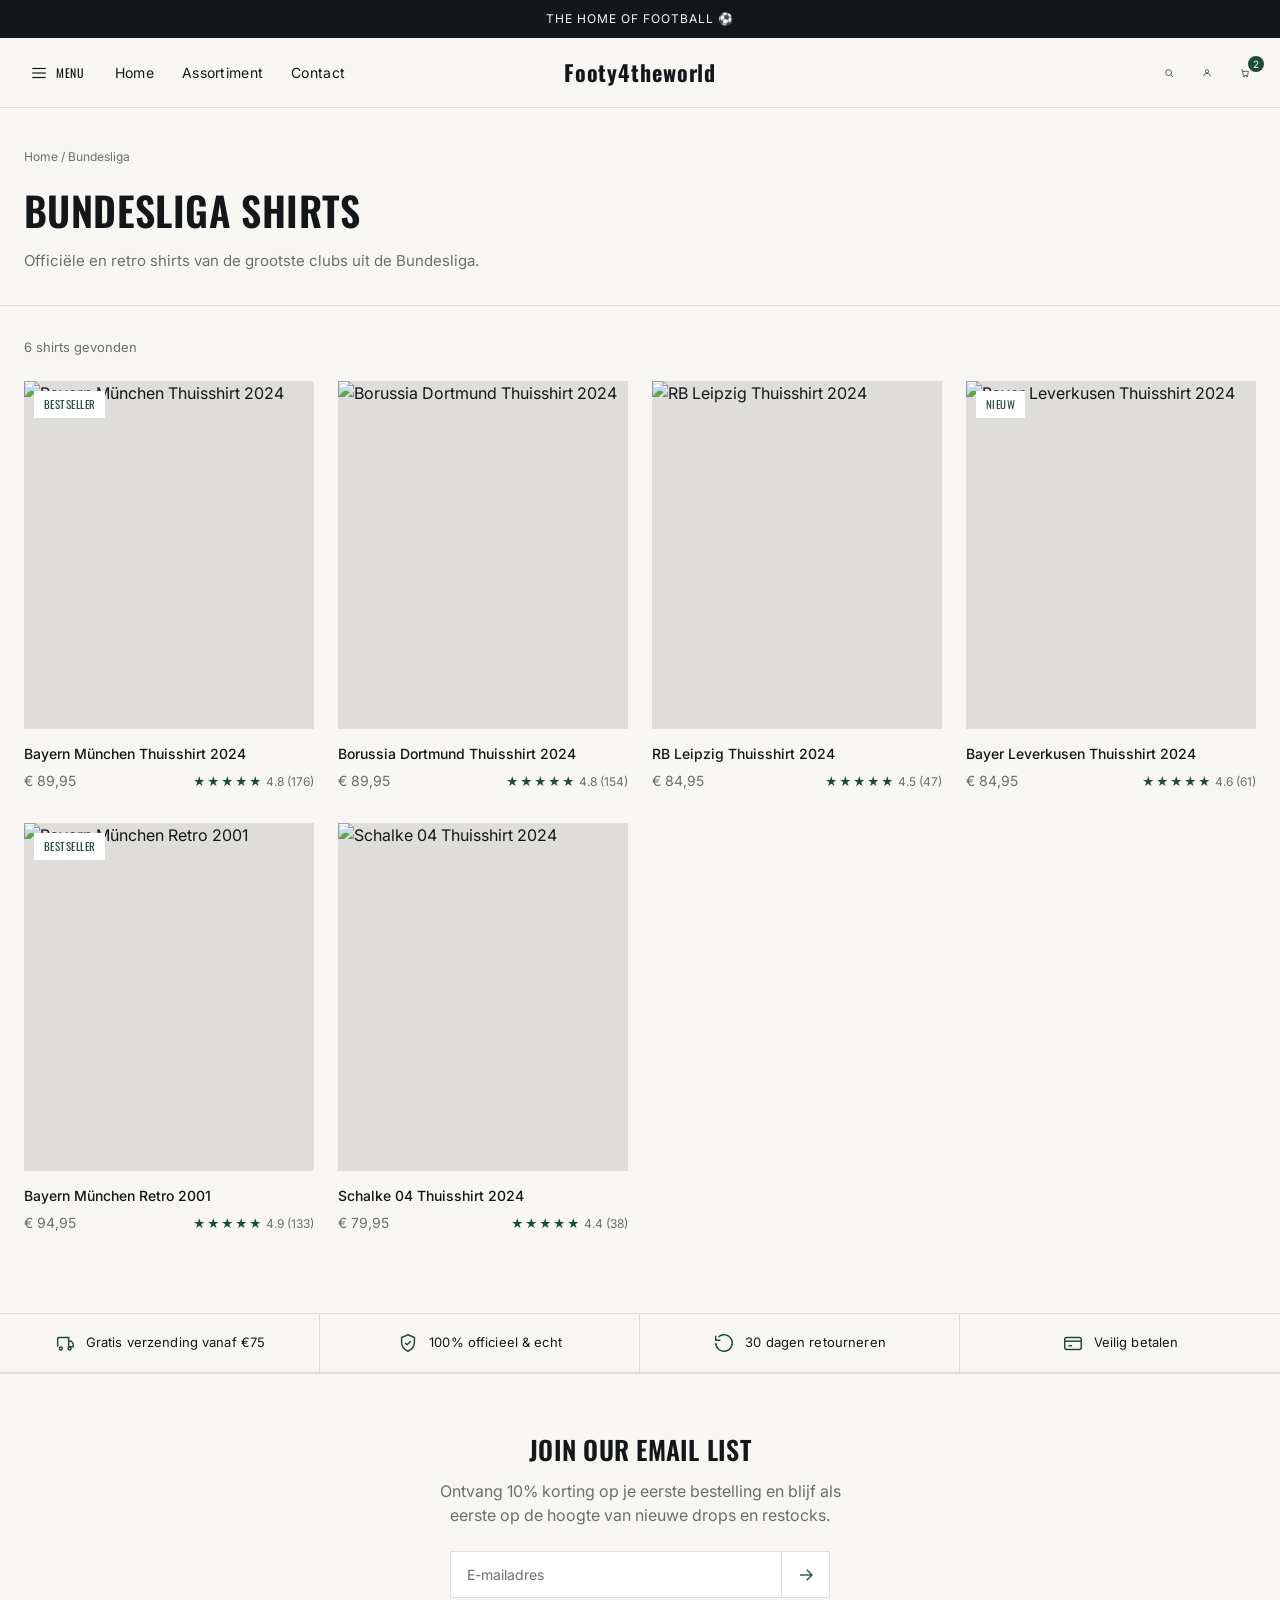
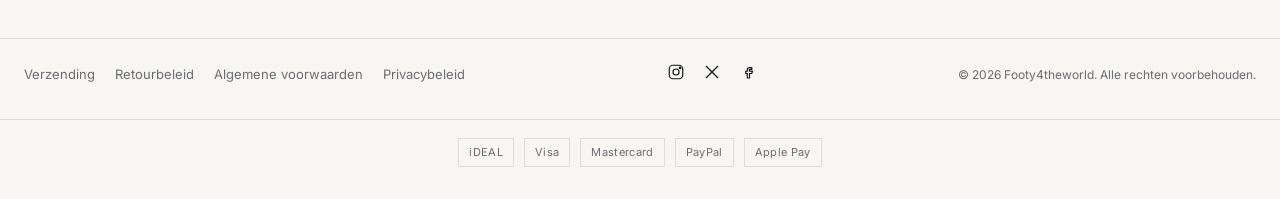
==== bundesliga.html @ d88f22a9 "Add dedicated category pages for each league in the menu Each item in the competities dropdown (Prem" ====
<!doctype html>
<html lang="nl">
<head>
<meta charset="UTF-8" />
<meta name="viewport" content="width=device-width, initial-scale=1.0" />
<meta name="description" content="Officiële en retro shirts van de grootste clubs uit de Bundesliga. Officiële en retro voetbalshirts bij Footy4theworld." />
<title>Bundesliga shirts — Footy4theworld</title>
<link rel="preconnect" href="https://fonts.googleapis.com" />
<link rel="preconnect" href="https://fonts.gstatic.com" crossorigin />
<link href="https://fonts.googleapis.com/css2?family=Oswald:wght@400;500;600;700&family=Inter:wght@400;500;600&display=swap" rel="stylesheet" />
<link rel="stylesheet" href="styles.css" />
</head>
<body>

  <!-- Aankondigingsbalk -->
  <div class="announcement-bar">
    <p>The Home of Football ⚽</p>
  </div>

  <!-- Header -->
  <header class="site-header">
    <div class="header-inner">
      <div class="header-left">
        <div class="menu-wrap">
          <button class="menu-btn" id="menuToggle" aria-haspopup="true" aria-expanded="false" aria-controls="leagueMenu">
            <svg viewBox="0 0 24 24" fill="none" stroke="currentColor" stroke-width="1.6"><line x1="3" y1="6" x2="21" y2="6"/><line x1="3" y1="12" x2="21" y2="12"/><line x1="3" y1="18" x2="21" y2="18"/></svg>
            <span>Menu</span>
          </button>

          <div class="league-menu" id="leagueMenu">
            <p class="league-menu-label">Competities</p>
            <ul>
              <li><a href="premier-league.html">Premier League</a></li>
              <li><a href="ligue-1.html">Ligue 1</a></li>
              <li><a href="serie-a.html">Serie A</a></li>
              <li><a href="laliga.html">LaLiga</a></li>
              <li><a href="bundesliga.html" aria-current="page">Bundesliga</a></li>
              <li><a href="eredivisie.html">Eredivisie</a></li>
              <li><a href="retro.html">Retro</a></li>
            </ul>
          </div>
        </div>

        <nav class="nav nav-left" aria-label="Hoofdnavigatie">
          <a href="index.html">Home</a>
          <a href="index.html#populair">Assortiment</a>
          <a href="index.html#contact">Contact</a>
        </nav>
      </div>

      <a href="index.html" class="logo">Footy4theworld</a>

      <div class="header-icons">
        <button class="icon-btn" aria-label="Zoeken">
          <svg viewBox="0 0 24 24" fill="none" stroke="currentColor" stroke-width="1.6"><circle cx="11" cy="11" r="7"/><line x1="21" y1="21" x2="16.65" y2="16.65"/></svg>
        </button>
        <button class="icon-btn" aria-label="Account">
          <svg viewBox="0 0 24 24" fill="none" stroke="currentColor" stroke-width="1.6"><circle cx="12" cy="8" r="4"/><path d="M4 20c0-4.4 3.6-7 8-7s8 2.6 8 7"/></svg>
        </button>
        <button class="icon-btn" aria-label="Winkelmandje">
          <svg viewBox="0 0 24 24" fill="none" stroke="currentColor" stroke-width="1.6"><path d="M3 4h2l2.4 12.2a2 2 0 0 0 2 1.6h7.2a2 2 0 0 0 2-1.6L20 8H6"/><circle cx="9.5" cy="20.5" r="1.2"/><circle cx="17" cy="20.5" r="1.2"/></svg>
          <span class="cart-count">2</span>
        </button>
      </div>
    </div>
  </header>

  <main>
    <!-- Categorie-header -->
    <section class="category-header">
      <div class="category-header-inner">
        <p class="breadcrumb"><a href="index.html">Home</a> / <span>Bundesliga</span></p>
        <h1>Bundesliga shirts</h1>
        <p class="category-intro">Officiële en retro shirts van de grootste clubs uit de Bundesliga.</p>
      </div>
    </section>

    <!-- Productgrid -->
    <section class="products">
      <p class="results-count">6 shirts gevonden</p>
      <div class="product-grid">
        <article class="product-card">
          <div class="product-image">
            <span class="product-badge">Bestseller</span>
            <a href="#"><img src="https://picsum.photos/seed/bl1/600/720" alt="Bayern München Thuisshirt 2024" loading="lazy" /></a>
            <button class="quick-add" type="button">+ Toevoegen</button>
          </div>
          <h3 class="product-title"><a href="#">Bayern München Thuisshirt 2024</a></h3>
          <div class="product-meta">
            <p class="product-price">€ 89,95</p>
            <p class="product-rating"><span class="stars" aria-hidden="true">★★★★★</span> 4.8 <span class="rating-count">(176)</span></p>
          </div>
        </article>

        <article class="product-card">
          <div class="product-image">
            <a href="#"><img src="https://picsum.photos/seed/bl2/600/720" alt="Borussia Dortmund Thuisshirt 2024" loading="lazy" /></a>
            <button class="quick-add" type="button">+ Toevoegen</button>
          </div>
          <h3 class="product-title"><a href="#">Borussia Dortmund Thuisshirt 2024</a></h3>
          <div class="product-meta">
            <p class="product-price">€ 89,95</p>
            <p class="product-rating"><span class="stars" aria-hidden="true">★★★★★</span> 4.8 <span class="rating-count">(154)</span></p>
          </div>
        </article>

        <article class="product-card">
          <div class="product-image">
            <a href="#"><img src="https://picsum.photos/seed/bl3/600/720" alt="RB Leipzig Thuisshirt 2024" loading="lazy" /></a>
            <button class="quick-add" type="button">+ Toevoegen</button>
          </div>
          <h3 class="product-title"><a href="#">RB Leipzig Thuisshirt 2024</a></h3>
          <div class="product-meta">
            <p class="product-price">€ 84,95</p>
            <p class="product-rating"><span class="stars" aria-hidden="true">★★★★★</span> 4.5 <span class="rating-count">(47)</span></p>
          </div>
        </article>

        <article class="product-card">
          <div class="product-image">
            <span class="product-badge">Nieuw</span>
            <a href="#"><img src="https://picsum.photos/seed/bl4/600/720" alt="Bayer Leverkusen Thuisshirt 2024" loading="lazy" /></a>
            <button class="quick-add" type="button">+ Toevoegen</button>
          </div>
          <h3 class="product-title"><a href="#">Bayer Leverkusen Thuisshirt 2024</a></h3>
          <div class="product-meta">
            <p class="product-price">€ 84,95</p>
            <p class="product-rating"><span class="stars" aria-hidden="true">★★★★★</span> 4.6 <span class="rating-count">(61)</span></p>
          </div>
        </article>

        <article class="product-card">
          <div class="product-image">
            <span class="product-badge">Bestseller</span>
            <a href="#"><img src="https://picsum.photos/seed/bl5/600/720" alt="Bayern München Retro 2001" loading="lazy" /></a>
            <button class="quick-add" type="button">+ Toevoegen</button>
          </div>
          <h3 class="product-title"><a href="#">Bayern München Retro 2001</a></h3>
          <div class="product-meta">
            <p class="product-price">€ 94,95</p>
            <p class="product-rating"><span class="stars" aria-hidden="true">★★★★★</span> 4.9 <span class="rating-count">(133)</span></p>
          </div>
        </article>

        <article class="product-card">
          <div class="product-image">
            <a href="#"><img src="https://picsum.photos/seed/bl6/600/720" alt="Schalke 04 Thuisshirt 2024" loading="lazy" /></a>
            <button class="quick-add" type="button">+ Toevoegen</button>
          </div>
          <h3 class="product-title"><a href="#">Schalke 04 Thuisshirt 2024</a></h3>
          <div class="product-meta">
            <p class="product-price">€ 79,95</p>
            <p class="product-rating"><span class="stars" aria-hidden="true">★★★★★</span> 4.4 <span class="rating-count">(38)</span></p>
          </div>
        </article>
      </div>
    </section>
  </main>

  <!-- Vertrouwen / USP's -->
  <section class="usp-bar" aria-label="Waarom Footy4theworld">
    <ul>
      <li>
        <svg viewBox="0 0 24 24" fill="none" stroke="currentColor" stroke-width="1.6"><path d="M4 16V7a1 1 0 0 1 1-1h11v10"/><path d="M16 10h3l2 3v3h-5"/><circle cx="7.5" cy="18" r="1.6"/><circle cx="17" cy="18" r="1.6"/></svg>
        <span>Gratis verzending vanaf €75</span>
      </li>
      <li>
        <svg viewBox="0 0 24 24" fill="none" stroke="currentColor" stroke-width="1.6"><path d="M12 3l7 3v5c0 4.6-3 8.3-7 10-4-1.7-7-5.4-7-10V6l7-3Z"/><path d="M9 12l2 2 4-4"/></svg>
        <span>100% officieel &amp; echt</span>
      </li>
      <li>
        <svg viewBox="0 0 24 24" fill="none" stroke="currentColor" stroke-width="1.6"><path d="M3 12a9 9 0 1 0 3-6.7"/><path d="M3 4v5h5"/></svg>
        <span>30 dagen retourneren</span>
      </li>
      <li>
        <svg viewBox="0 0 24 24" fill="none" stroke="currentColor" stroke-width="1.6"><rect x="3" y="6" width="18" height="13" rx="2"/><path d="M3 10h18"/><path d="M7 15h4"/></svg>
        <span>Veilig betalen</span>
      </li>
    </ul>
  </section>

  <!-- Footer -->
  <footer class="site-footer">
    <div class="footer-newsletter">
      <h2>Join our email list</h2>
      <p>Ontvang 10% korting op je eerste bestelling en blijf als eerste op de hoogte van nieuwe drops en restocks.</p>
      <form class="newsletter-form" onsubmit="return false;">
        <label for="newsletter-email" class="visually-hidden">E-mailadres</label>
        <input id="newsletter-email" type="email" placeholder="E-mailadres" required />
        <button type="submit" aria-label="Aanmelden">
          <svg viewBox="0 0 24 24" fill="none" stroke="currentColor" stroke-width="1.8"><line x1="4" y1="12" x2="20" y2="12"/><polyline points="13 5 20 12 13 19"/></svg>
        </button>
      </form>
    </div>

    <div class="footer-bottom">
      <div class="footer-links">
        <a href="#">Verzending</a>
        <a href="#">Retourbeleid</a>
        <a href="#">Algemene voorwaarden</a>
        <a href="#">Privacybeleid</a>
      </div>

      <div class="footer-social">
        <a href="#" aria-label="Instagram">
          <svg viewBox="0 0 24 24" fill="none" stroke="currentColor" stroke-width="1.6"><rect x="3" y="3" width="18" height="18" rx="5"/><circle cx="12" cy="12" r="4"/><circle cx="17.5" cy="6.5" r="1"/></svg>
        </a>
        <a href="#" aria-label="X / Twitter">
          <svg viewBox="0 0 24 24" fill="none" stroke="currentColor" stroke-width="1.6"><line x1="4" y1="4" x2="20" y2="20"/><line x1="20" y1="4" x2="4" y2="20"/></svg>
        </a>
        <a href="#" aria-label="Facebook">
          <svg viewBox="0 0 24 24" fill="none" stroke="currentColor" stroke-width="1.6"><path d="M14 9h3V6h-3a3 3 0 0 0-3 3v2H9v3h2v6h3v-6h3l1-3h-4V9a1 1 0 0 1 1-1Z"/></svg>
        </a>
      </div>

      <p class="footer-copy">© 2026 Footy4theworld. Alle rechten voorbehouden.</p>
    </div>

    <div class="footer-payments">
      <span>iDEAL</span>
      <span>Visa</span>
      <span>Mastercard</span>
      <span>PayPal</span>
      <span>Apple Pay</span>
    </div>
  </footer>

  <script src="script.js"></script>
</body>
</html>
---- styles.css ----
/* ==========================================================================
   Footy4theworld — mockup styles
   ========================================================================== */

:root {
  --color-bg: #F7F6F3;
  --color-text: #14171A;
  --color-text-muted: #6B6E70;
  --color-line: #DEDDD9;
  --color-accent: #1E4B3A;
  --color-accent-hover: #163a2c;
  --color-surface: #FFFFFF;

  --font-heading: "Oswald", sans-serif;
  --font-body: "Inter", sans-serif;

  --max-width: 1280px;
  --gutter: 24px;
}

* {
  box-sizing: border-box;
}

html {
  scroll-behavior: smooth;
}

body {
  margin: 0;
  background: var(--color-bg);
  color: var(--color-text);
  font-family: var(--font-body);
  font-size: 16px;
  line-height: 1.5;
  -webkit-font-smoothing: antialiased;
}

h1, h2, h3 {
  font-family: var(--font-heading);
  font-weight: 600;
  text-transform: uppercase;
  letter-spacing: 0.01em;
  margin: 0;
}

p {
  margin: 0;
  color: var(--color-text-muted);
}

a {
  color: inherit;
  text-decoration: none;
}

img {
  max-width: 100%;
  display: block;
}

button {
  font-family: var(--font-body);
  cursor: pointer;
  background: none;
  border: none;
  color: inherit;
}

.visually-hidden {
  position: absolute;
  width: 1px;
  height: 1px;
  padding: 0;
  margin: -1px;
  overflow: hidden;
  clip: rect(0, 0, 0, 0);
  white-space: nowrap;
  border: 0;
}

/* ==========================================================================
   Announcement bar
   ========================================================================== */

.announcement-bar {
  background: var(--color-text);
  color: var(--color-bg);
}

.announcement-bar p {
  margin: 0;
  color: var(--color-bg);
  text-align: center;
  font-size: 12px;
  letter-spacing: 0.08em;
  text-transform: uppercase;
  padding: 10px var(--gutter);
}

/* ==========================================================================
   Header
   ========================================================================== */

.site-header {
  border-bottom: 1px solid var(--color-line);
  background: var(--color-bg);
  position: sticky;
  top: 0;
  z-index: 50;
}

.header-inner {
  max-width: var(--max-width);
  margin: 0 auto;
  padding: 18px var(--gutter);
  display: grid;
  grid-template-columns: 1fr auto;
  grid-template-areas:
    "logo logo"
    "left icons";
  align-items: center;
  gap: 12px 16px;
}

.header-left {
  grid-area: left;
  justify-self: start;
  display: flex;
  align-items: center;
  gap: 24px;
}

.logo {
  grid-area: logo;
  text-align: center;
  font-family: var(--font-heading);
  font-weight: 700;
  font-size: 20px;
  letter-spacing: 0.04em;
  white-space: nowrap;
}

.nav {
  display: none;
  gap: 28px;
}

.header-icons {
  grid-area: icons;
  justify-self: end;
  display: flex;
  gap: 16px;
}

.icon-btn {
  position: relative;
  width: 22px;
  height: 22px;
  display: inline-flex;
  align-items: center;
  justify-content: center;
}

.icon-btn svg {
  width: 20px;
  height: 20px;
}

.cart-count {
  position: absolute;
  top: -6px;
  right: -8px;
  background: var(--color-accent);
  color: #fff;
  font-size: 10px;
  line-height: 1;
  width: 16px;
  height: 16px;
  border-radius: 50%;
  display: flex;
  align-items: center;
  justify-content: center;
}

@media (min-width: 860px) {
  .header-inner {
    grid-template-columns: 1fr auto 1fr;
    grid-template-areas: "left logo icons";
  }
  .logo {
    font-size: 22px;
  }
  .nav {
    display: flex;
  }
  .nav a {
    font-size: 14px;
    letter-spacing: 0.02em;
    color: var(--color-text);
    transition: color 0.15s ease;
  }
  .nav a:hover {
    color: var(--color-accent);
  }
}

/* ==========================================================================
   Menu button + league dropdown
   ========================================================================== */

.menu-wrap {
  position: relative;
}

.menu-btn {
  display: flex;
  align-items: center;
  gap: 8px;
  font-family: var(--font-heading);
  font-size: 12px;
  letter-spacing: 0.06em;
  text-transform: uppercase;
  color: var(--color-text);
  transition: color 0.15s ease;
}

.menu-btn:hover,
.menu-btn[aria-expanded="true"] {
  color: var(--color-accent);
}

.menu-btn svg {
  width: 18px;
  height: 18px;
}

.league-menu {
  display: none;
  position: absolute;
  top: calc(100% + 14px);
  left: 0;
  min-width: 210px;
  background: var(--color-surface);
  border: 1px solid var(--color-line);
  padding: 18px;
  z-index: 60;
}

.league-menu.open {
  display: block;
}

.league-menu-label {
  font-size: 11px;
  text-transform: uppercase;
  letter-spacing: 0.08em;
  color: var(--color-text-muted);
  margin-bottom: 10px;
}

.league-menu ul {
  list-style: none;
  margin: 0;
  padding: 0;
  display: flex;
  flex-direction: column;
}

.league-menu a {
  display: block;
  padding: 9px 8px;
  margin: 0 -8px;
  font-size: 14px;
  border-radius: 2px;
  transition: background 0.15s ease, color 0.15s ease;
}

.league-menu a:hover {
  background: var(--color-bg);
  color: var(--color-accent);
}

.league-menu a[aria-current="page"] {
  color: var(--color-accent);
  font-weight: 500;
}

/* ==========================================================================
   Category page header
   ========================================================================== */

.category-header {
  border-bottom: 1px solid var(--color-line);
  padding: 40px var(--gutter) 32px;
}

.category-header-inner {
  max-width: var(--max-width);
  margin: 0 auto;
}

.breadcrumb {
  font-size: 12px;
  color: var(--color-text-muted);
  margin-bottom: 14px;
}

.breadcrumb a:hover {
  color: var(--color-accent);
}

.category-header h1 {
  font-size: clamp(28px, 5vw, 40px);
  margin-bottom: 10px;
}

.category-header p.category-intro {
  max-width: 560px;
  font-size: 15px;
}

.results-count {
  font-size: 13px;
  color: var(--color-text-muted);
  margin-bottom: 24px;
}

/* ==========================================================================
   Buttons
   ========================================================================== */

.btn {
  display: inline-block;
  padding: 14px 30px;
  font-family: var(--font-heading);
  font-size: 14px;
  letter-spacing: 0.04em;
  text-transform: uppercase;
  border-radius: 2px;
  transition: background 0.15s ease;
}

.btn-primary {
  background: var(--color-accent);
  color: #fff;
}

.btn-primary:hover {
  background: var(--color-accent-hover);
}

/* ==========================================================================
   Hero
   ========================================================================== */

.hero {
  max-width: var(--max-width);
  margin: 0 auto;
  padding: 48px var(--gutter);
  display: grid;
  grid-template-columns: 1fr;
  gap: 40px;
  align-items: center;
}


.hero-media {
  order: -1;
}

.hero-slideshow {
  position: relative;
  width: 100%;
  aspect-ratio: 4 / 5;
  overflow: hidden;
  background: var(--color-line);
}

.hero-slideshow .slide {
  position: absolute;
  inset: 0;
  width: 100%;
  height: 100%;
  object-fit: cover;
  opacity: 0;
  transition: opacity 1.2s ease;
}

.hero-slideshow .slide.active {
  opacity: 1;
}

@media (min-width: 860px) {
  .hero {
    grid-template-columns: 5fr 6fr;
    gap: 56px;
    padding-top: 72px;
    padding-bottom: 72px;
  }
  .hero-media {
    order: 0;
  }
}

/* ==========================================================================
   USP bar
   ========================================================================== */

.usp-bar {
  border-top: 1px solid var(--color-line);
  border-bottom: 1px solid var(--color-line);
}

.usp-bar ul {
  list-style: none;
  margin: 0;
  padding: 0;
  max-width: var(--max-width);
  margin: 0 auto;
  display: grid;
  grid-template-columns: repeat(2, 1fr);
}

.usp-bar li {
  display: flex;
  align-items: center;
  gap: 10px;
  padding: 18px var(--gutter);
  font-size: 13px;
  letter-spacing: 0.01em;
  color: var(--color-text);
  border-bottom: 1px solid var(--color-line);
}

.usp-bar li:nth-child(odd) {
  border-right: 1px solid var(--color-line);
}

.usp-bar li:nth-last-child(-n+1),
.usp-bar li:nth-last-child(-n+2) {
  border-bottom: none;
}

.usp-bar svg {
  width: 22px;
  height: 22px;
  flex-shrink: 0;
  color: var(--color-accent);
}

@media (min-width: 860px) {
  .usp-bar ul {
    grid-template-columns: repeat(4, 1fr);
  }
  .usp-bar li {
    justify-content: center;
    text-align: left;
    border-bottom: none;
  }
  .usp-bar li:not(:last-child) {
    border-right: 1px solid var(--color-line);
  }
}

/* ==========================================================================
   Products
   ========================================================================== */

.products {
  max-width: var(--max-width);
  margin: 0 auto;
  padding: 32px var(--gutter) 80px;
}

.section-heading {
  border-top: 1px solid var(--color-line);
  padding-top: 32px;
  margin-bottom: 32px;
}

.section-heading h2 {
  font-size: 28px;
  margin-bottom: 6px;
}

.product-grid {
  display: grid;
  grid-template-columns: repeat(2, 1fr);
  gap: 20px 20px;
}

@media (min-width: 640px) {
  .product-grid {
    gap: 32px 24px;
  }
}

@media (min-width: 960px) {
  .product-grid {
    grid-template-columns: repeat(4, 1fr);
  }
}

.product-card {
  display: flex;
  flex-direction: column;
}

.product-image {
  position: relative;
  aspect-ratio: 5 / 6;
  overflow: hidden;
  background: var(--color-line);
  margin-bottom: 14px;
}

.product-image a {
  display: block;
  width: 100%;
  height: 100%;
}

.product-image img {
  width: 100%;
  height: 100%;
  object-fit: cover;
  transition: transform 0.4s ease;
}

.product-image:hover img {
  transform: scale(1.03);
}

.product-badge {
  position: absolute;
  top: 10px;
  left: 10px;
  z-index: 2;
  background: var(--color-surface);
  color: var(--color-accent);
  font-family: var(--font-heading);
  font-size: 11px;
  letter-spacing: 0.04em;
  text-transform: uppercase;
  padding: 5px 10px;
}

.quick-add {
  position: absolute;
  left: 0;
  right: 0;
  bottom: 0;
  z-index: 2;
  background: var(--color-text);
  color: #fff;
  font-family: var(--font-heading);
  font-size: 12px;
  letter-spacing: 0.05em;
  text-transform: uppercase;
  padding: 11px;
  opacity: 0;
  transform: translateY(100%);
  transition: opacity 0.2s ease, transform 0.2s ease, background 0.15s ease;
}

.product-image:hover .quick-add,
.product-image:focus-within .quick-add {
  opacity: 1;
  transform: translateY(0);
}

.quick-add:hover {
  background: var(--color-accent);
}

.product-title {
  font-family: var(--font-body);
  font-weight: 500;
  text-transform: none;
  font-size: 14px;
  letter-spacing: 0;
  margin-bottom: 6px;
}

.product-title a:hover {
  color: var(--color-accent);
}

.product-meta {
  display: flex;
  flex-direction: column;
  align-items: flex-start;
  gap: 4px;
}

@media (min-width: 640px) {
  .product-meta {
    flex-direction: row;
    align-items: baseline;
    justify-content: space-between;
    gap: 8px;
  }
}

.product-price {
  font-size: 14px;
  color: var(--color-text-muted);
}

.product-rating {
  font-size: 12px;
  color: var(--color-text-muted);
  white-space: nowrap;
}

.product-rating .stars {
  color: var(--color-accent);
  letter-spacing: 1px;
}

/* ==========================================================================
   Reviews
   ========================================================================== */

.reviews {
  max-width: var(--max-width);
  margin: 0 auto;
  padding: 0 var(--gutter) 80px;
}

.review-grid {
  display: grid;
  grid-template-columns: 1fr;
  gap: 24px;
}

.review-card {
  border: 1px solid var(--color-line);
  padding: 28px 24px;
}

.review-card .stars {
  color: var(--color-accent);
  letter-spacing: 2px;
  font-size: 14px;
  margin-bottom: 14px;
}

.review-text {
  color: var(--color-text);
  font-size: 15px;
  line-height: 1.6;
  margin-bottom: 16px;
}

.review-author {
  font-size: 13px;
  color: var(--color-text-muted);
}

@media (min-width: 860px) {
  .review-grid {
    grid-template-columns: repeat(3, 1fr);
  }
}

/* ==========================================================================
   Footer
   ========================================================================== */

.site-footer {
  border-top: 1px solid var(--color-line);
  background: var(--color-bg);
}

.footer-newsletter {
  max-width: var(--max-width);
  margin: 0 auto;
  padding: 56px var(--gutter) 40px;
  text-align: center;
}

.footer-newsletter h2 {
  font-size: 26px;
  margin-bottom: 10px;
}

.footer-newsletter > p {
  margin-bottom: 24px;
  max-width: 420px;
  margin-left: auto;
  margin-right: auto;
}

.newsletter-form {
  display: flex;
  max-width: 380px;
  margin: 0 auto;
  border: 1px solid var(--color-line);
  background: var(--color-surface);
}

.newsletter-form input {
  flex: 1;
  border: none;
  background: transparent;
  padding: 14px 16px;
  font-family: var(--font-body);
  font-size: 14px;
  color: var(--color-text);
  outline: none;
}

.newsletter-form input::placeholder {
  color: var(--color-text-muted);
}

.newsletter-form button {
  width: 48px;
  display: flex;
  align-items: center;
  justify-content: center;
  color: var(--color-accent);
  border-left: 1px solid var(--color-line);
}

.newsletter-form button:hover {
  background: var(--color-line);
}

.newsletter-form button svg {
  width: 18px;
  height: 18px;
}

.footer-bottom {
  border-top: 1px solid var(--color-line);
  max-width: var(--max-width);
  margin: 0 auto;
  padding: 24px var(--gutter) 32px;
  display: flex;
  flex-direction: column;
  gap: 20px;
  align-items: center;
  text-align: center;
}

.footer-links {
  display: flex;
  flex-wrap: wrap;
  justify-content: center;
  gap: 8px 20px;
  font-size: 13px;
  color: var(--color-text-muted);
}

.footer-links a:hover {
  color: var(--color-accent);
}

.footer-social {
  display: flex;
  gap: 18px;
}

.footer-social svg {
  width: 18px;
  height: 18px;
}

.footer-social a:hover {
  color: var(--color-accent);
}

.footer-copy {
  font-size: 12px;
  color: var(--color-text-muted);
}

@media (min-width: 640px) {
  .footer-bottom {
    flex-direction: row;
    justify-content: space-between;
    text-align: left;
  }
}

.footer-payments {
  border-top: 1px solid var(--color-line);
  max-width: var(--max-width);
  margin: 0 auto;
  padding: 18px var(--gutter) 32px;
  display: flex;
  flex-wrap: wrap;
  justify-content: center;
  gap: 10px;
}

.footer-payments span {
  border: 1px solid var(--color-line);
  padding: 5px 10px;
  font-size: 11px;
  letter-spacing: 0.03em;
  color: var(--color-text-muted);
}
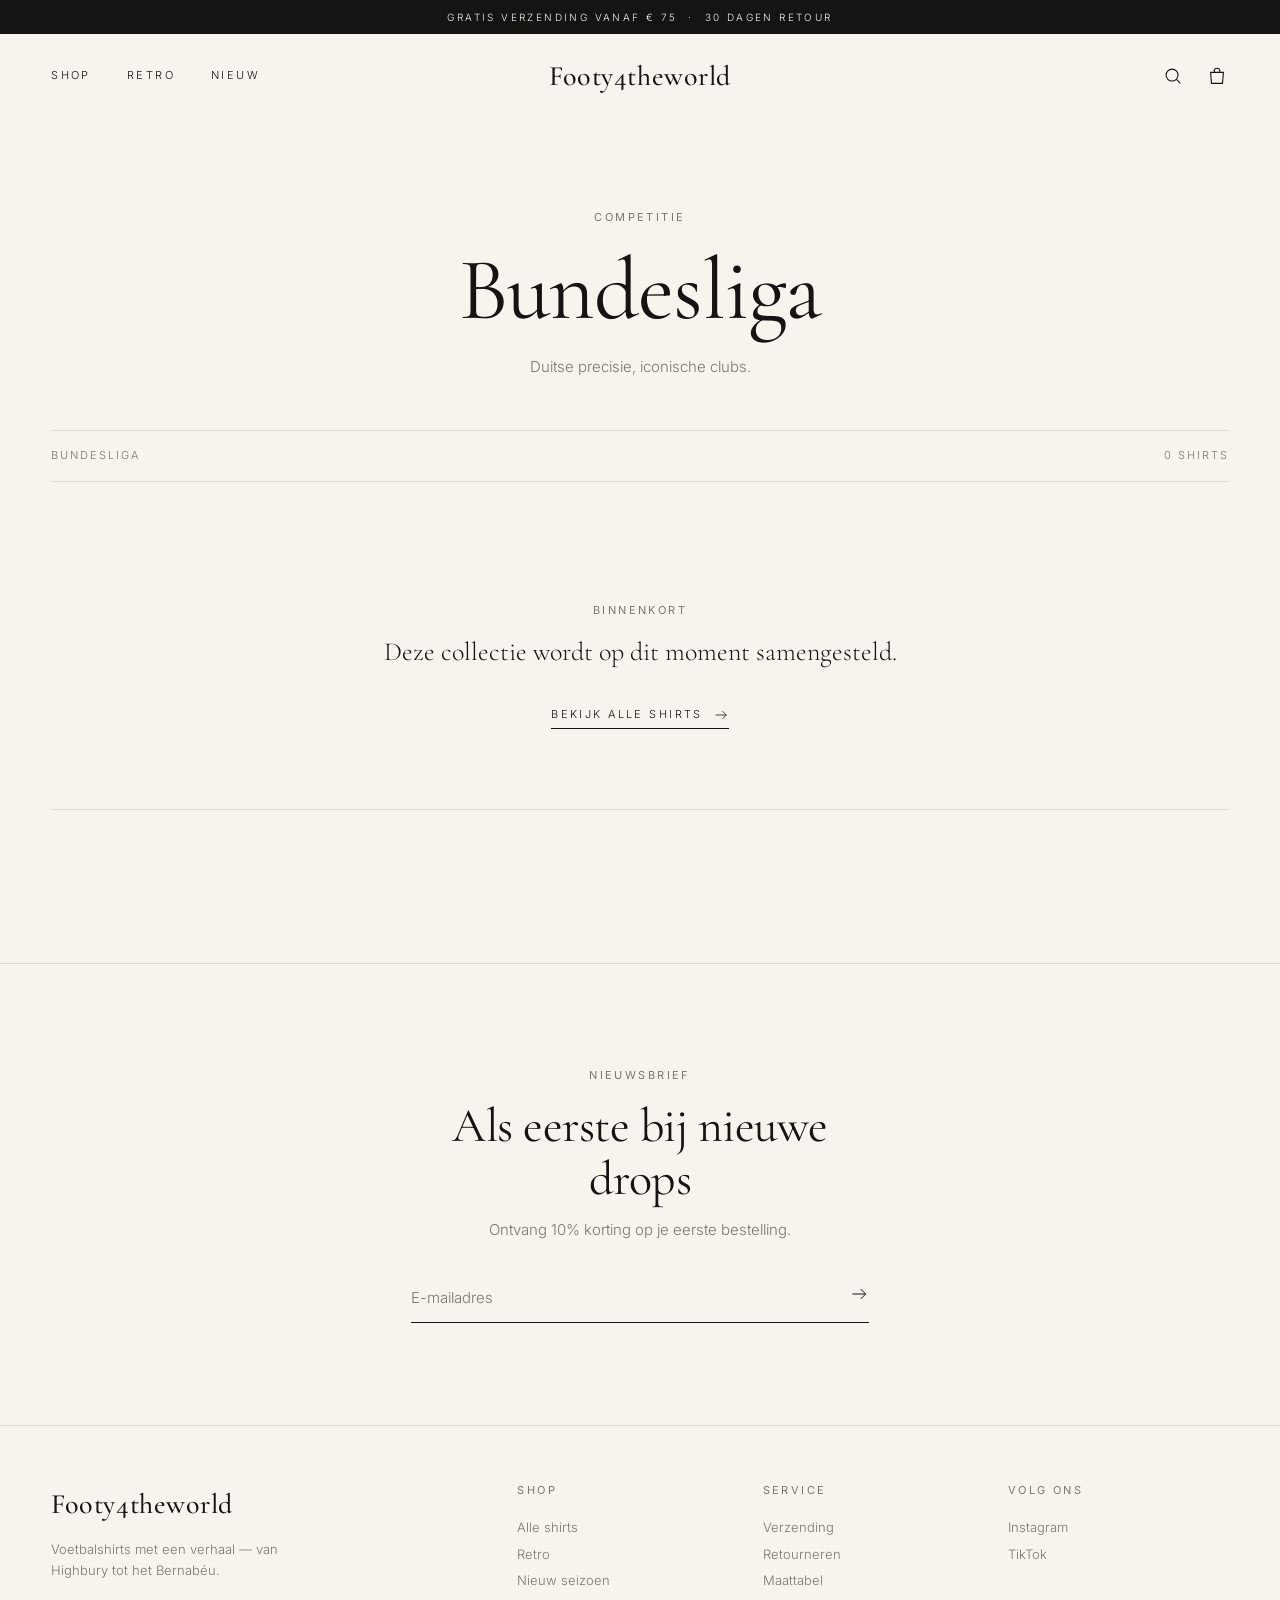
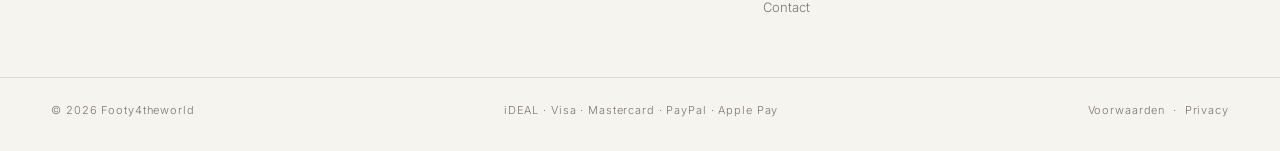
==== commit e098a3a0: "Redesign webshop to minimal luxury style with new product catalogue - Ivory/ink palette, Cormorant G" ====
--- a/bundesliga.html
+++ b/bundesliga.html
@@ -3,228 +3,28 @@
 <head>
 <meta charset="UTF-8" />
 <meta name="viewport" content="width=device-width, initial-scale=1.0" />
-<meta name="description" content="Officiële en retro shirts van de grootste clubs uit de Bundesliga. Officiële en retro voetbalshirts bij Footy4theworld." />
+<meta name="description" content="Bundesliga voetbalshirts bij Footy4theworld. Duitse precisie, iconische clubs." />
 <title>Bundesliga shirts — Footy4theworld</title>
 <link rel="preconnect" href="https://fonts.googleapis.com" />
 <link rel="preconnect" href="https://fonts.gstatic.com" crossorigin />
-<link href="https://fonts.googleapis.com/css2?family=Oswald:wght@400;500;600;700&family=Inter:wght@400;500;600&display=swap" rel="stylesheet" />
+<link href="https://fonts.googleapis.com/css2?family=Cormorant+Garamond:ital,wght@0,400;0,500;1,400&family=Inter:wght@300;400&display=swap" rel="stylesheet" />
 <link rel="stylesheet" href="styles.css" />
+<script src="js/products.js" defer></script>
+<script src="js/app.js" defer></script>
 </head>
-<body>
+<body data-page="bundesliga">
+  <header id="site-header"></header>
 
-  <!-- Aankondigingsbalk -->
-  <div class="announcement-bar">
-    <p>The Home of Football ⚽</p>
-  </div>
-
-  <!-- Header -->
-  <header class="site-header">
-    <div class="header-inner">
-      <div class="header-left">
-        <div class="menu-wrap">
-          <button class="menu-btn" id="menuToggle" aria-haspopup="true" aria-expanded="false" aria-controls="leagueMenu">
-            <svg viewBox="0 0 24 24" fill="none" stroke="currentColor" stroke-width="1.6"><line x1="3" y1="6" x2="21" y2="6"/><line x1="3" y1="12" x2="21" y2="12"/><line x1="3" y1="18" x2="21" y2="18"/></svg>
-            <span>Menu</span>
-          </button>
-
-          <div class="league-menu" id="leagueMenu">
-            <p class="league-menu-label">Competities</p>
-            <ul>
-              <li><a href="premier-league.html">Premier League</a></li>
-              <li><a href="ligue-1.html">Ligue 1</a></li>
-              <li><a href="serie-a.html">Serie A</a></li>
-              <li><a href="laliga.html">LaLiga</a></li>
-              <li><a href="bundesliga.html" aria-current="page">Bundesliga</a></li>
-              <li><a href="eredivisie.html">Eredivisie</a></li>
-              <li><a href="retro.html">Retro</a></li>
-            </ul>
-          </div>
-        </div>
-
-        <nav class="nav nav-left" aria-label="Hoofdnavigatie">
-          <a href="index.html">Home</a>
-          <a href="index.html#populair">Assortiment</a>
-          <a href="index.html#contact">Contact</a>
-        </nav>
-      </div>
-
-      <a href="index.html" class="logo">Footy4theworld</a>
-
-      <div class="header-icons">
-        <button class="icon-btn" aria-label="Zoeken">
-          <svg viewBox="0 0 24 24" fill="none" stroke="currentColor" stroke-width="1.6"><circle cx="11" cy="11" r="7"/><line x1="21" y1="21" x2="16.65" y2="16.65"/></svg>
-        </button>
-        <button class="icon-btn" aria-label="Account">
-          <svg viewBox="0 0 24 24" fill="none" stroke="currentColor" stroke-width="1.6"><circle cx="12" cy="8" r="4"/><path d="M4 20c0-4.4 3.6-7 8-7s8 2.6 8 7"/></svg>
-        </button>
-        <button class="icon-btn" aria-label="Winkelmandje">
-          <svg viewBox="0 0 24 24" fill="none" stroke="currentColor" stroke-width="1.6"><path d="M3 4h2l2.4 12.2a2 2 0 0 0 2 1.6h7.2a2 2 0 0 0 2-1.6L20 8H6"/><circle cx="9.5" cy="20.5" r="1.2"/><circle cx="17" cy="20.5" r="1.2"/></svg>
-          <span class="cart-count">2</span>
-        </button>
-      </div>
-    </div>
-  </header>
-
-  <main>
-    <!-- Categorie-header -->
-    <section class="category-header">
-      <div class="category-header-inner">
-        <p class="breadcrumb"><a href="index.html">Home</a> / <span>Bundesliga</span></p>
-        <h1>Bundesliga shirts</h1>
-        <p class="category-intro">Officiële en retro shirts van de grootste clubs uit de Bundesliga.</p>
-      </div>
+  <main class="container">
+    <section class="page-head">
+      <p class="eyebrow">Competitie</p>
+      <h1>Bundesliga</h1>
+      <p class="intro">Duitse precisie, iconische clubs.</p>
     </section>
-
-    <!-- Productgrid -->
-    <section class="products">
-      <p class="results-count">6 shirts gevonden</p>
-      <div class="product-grid">
-        <article class="product-card">
-          <div class="product-image">
-            <span class="product-badge">Bestseller</span>
-            <a href="#"><img src="https://picsum.photos/seed/bl1/600/720" alt="Bayern München Thuisshirt 2024" loading="lazy" /></a>
-            <button class="quick-add" type="button">+ Toevoegen</button>
-          </div>
-          <h3 class="product-title"><a href="#">Bayern München Thuisshirt 2024</a></h3>
-          <div class="product-meta">
-            <p class="product-price">€ 89,95</p>
-            <p class="product-rating"><span class="stars" aria-hidden="true">★★★★★</span> 4.8 <span class="rating-count">(176)</span></p>
-          </div>
-        </article>
-
-        <article class="product-card">
-          <div class="product-image">
-            <a href="#"><img src="https://picsum.photos/seed/bl2/600/720" alt="Borussia Dortmund Thuisshirt 2024" loading="lazy" /></a>
-            <button class="quick-add" type="button">+ Toevoegen</button>
-          </div>
-          <h3 class="product-title"><a href="#">Borussia Dortmund Thuisshirt 2024</a></h3>
-          <div class="product-meta">
-            <p class="product-price">€ 89,95</p>
-            <p class="product-rating"><span class="stars" aria-hidden="true">★★★★★</span> 4.8 <span class="rating-count">(154)</span></p>
-          </div>
-        </article>
-
-        <article class="product-card">
-          <div class="product-image">
-            <a href="#"><img src="https://picsum.photos/seed/bl3/600/720" alt="RB Leipzig Thuisshirt 2024" loading="lazy" /></a>
-            <button class="quick-add" type="button">+ Toevoegen</button>
-          </div>
-          <h3 class="product-title"><a href="#">RB Leipzig Thuisshirt 2024</a></h3>
-          <div class="product-meta">
-            <p class="product-price">€ 84,95</p>
-            <p class="product-rating"><span class="stars" aria-hidden="true">★★★★★</span> 4.5 <span class="rating-count">(47)</span></p>
-          </div>
-        </article>
-
-        <article class="product-card">
-          <div class="product-image">
-            <span class="product-badge">Nieuw</span>
-            <a href="#"><img src="https://picsum.photos/seed/bl4/600/720" alt="Bayer Leverkusen Thuisshirt 2024" loading="lazy" /></a>
-            <button class="quick-add" type="button">+ Toevoegen</button>
-          </div>
-          <h3 class="product-title"><a href="#">Bayer Leverkusen Thuisshirt 2024</a></h3>
-          <div class="product-meta">
-            <p class="product-price">€ 84,95</p>
-            <p class="product-rating"><span class="stars" aria-hidden="true">★★★★★</span> 4.6 <span class="rating-count">(61)</span></p>
-          </div>
-        </article>
-
-        <article class="product-card">
-          <div class="product-image">
-            <span class="product-badge">Bestseller</span>
-            <a href="#"><img src="https://picsum.photos/seed/bl5/600/720" alt="Bayern München Retro 2001" loading="lazy" /></a>
-            <button class="quick-add" type="button">+ Toevoegen</button>
-          </div>
-          <h3 class="product-title"><a href="#">Bayern München Retro 2001</a></h3>
-          <div class="product-meta">
-            <p class="product-price">€ 94,95</p>
-            <p class="product-rating"><span class="stars" aria-hidden="true">★★★★★</span> 4.9 <span class="rating-count">(133)</span></p>
-          </div>
-        </article>
-
-        <article class="product-card">
-          <div class="product-image">
-            <a href="#"><img src="https://picsum.photos/seed/bl6/600/720" alt="Schalke 04 Thuisshirt 2024" loading="lazy" /></a>
-            <button class="quick-add" type="button">+ Toevoegen</button>
-          </div>
-          <h3 class="product-title"><a href="#">Schalke 04 Thuisshirt 2024</a></h3>
-          <div class="product-meta">
-            <p class="product-price">€ 79,95</p>
-            <p class="product-rating"><span class="stars" aria-hidden="true">★★★★★</span> 4.4 <span class="rating-count">(38)</span></p>
-          </div>
-        </article>
-      </div>
-    </section>
+    <div class="toolbar"><span>Bundesliga</span><span data-count-for="grid"></span></div>
+    <div class="product-grid" id="grid" data-products="bundesliga"></div>
   </main>
 
-  <!-- Vertrouwen / USP's -->
-  <section class="usp-bar" aria-label="Waarom Footy4theworld">
-    <ul>
-      <li>
-        <svg viewBox="0 0 24 24" fill="none" stroke="currentColor" stroke-width="1.6"><path d="M4 16V7a1 1 0 0 1 1-1h11v10"/><path d="M16 10h3l2 3v3h-5"/><circle cx="7.5" cy="18" r="1.6"/><circle cx="17" cy="18" r="1.6"/></svg>
-        <span>Gratis verzending vanaf €75</span>
-      </li>
-      <li>
-        <svg viewBox="0 0 24 24" fill="none" stroke="currentColor" stroke-width="1.6"><path d="M12 3l7 3v5c0 4.6-3 8.3-7 10-4-1.7-7-5.4-7-10V6l7-3Z"/><path d="M9 12l2 2 4-4"/></svg>
-        <span>100% officieel &amp; echt</span>
-      </li>
-      <li>
-        <svg viewBox="0 0 24 24" fill="none" stroke="currentColor" stroke-width="1.6"><path d="M3 12a9 9 0 1 0 3-6.7"/><path d="M3 4v5h5"/></svg>
-        <span>30 dagen retourneren</span>
-      </li>
-      <li>
-        <svg viewBox="0 0 24 24" fill="none" stroke="currentColor" stroke-width="1.6"><rect x="3" y="6" width="18" height="13" rx="2"/><path d="M3 10h18"/><path d="M7 15h4"/></svg>
-        <span>Veilig betalen</span>
-      </li>
-    </ul>
-  </section>
-
-  <!-- Footer -->
-  <footer class="site-footer">
-    <div class="footer-newsletter">
-      <h2>Join our email list</h2>
-      <p>Ontvang 10% korting op je eerste bestelling en blijf als eerste op de hoogte van nieuwe drops en restocks.</p>
-      <form class="newsletter-form" onsubmit="return false;">
-        <label for="newsletter-email" class="visually-hidden">E-mailadres</label>
-        <input id="newsletter-email" type="email" placeholder="E-mailadres" required />
-        <button type="submit" aria-label="Aanmelden">
-          <svg viewBox="0 0 24 24" fill="none" stroke="currentColor" stroke-width="1.8"><line x1="4" y1="12" x2="20" y2="12"/><polyline points="13 5 20 12 13 19"/></svg>
-        </button>
-      </form>
-    </div>
-
-    <div class="footer-bottom">
-      <div class="footer-links">
-        <a href="#">Verzending</a>
-        <a href="#">Retourbeleid</a>
-        <a href="#">Algemene voorwaarden</a>
-        <a href="#">Privacybeleid</a>
-      </div>
-
-      <div class="footer-social">
-        <a href="#" aria-label="Instagram">
-          <svg viewBox="0 0 24 24" fill="none" stroke="currentColor" stroke-width="1.6"><rect x="3" y="3" width="18" height="18" rx="5"/><circle cx="12" cy="12" r="4"/><circle cx="17.5" cy="6.5" r="1"/></svg>
-        </a>
-        <a href="#" aria-label="X / Twitter">
-          <svg viewBox="0 0 24 24" fill="none" stroke="currentColor" stroke-width="1.6"><line x1="4" y1="4" x2="20" y2="20"/><line x1="20" y1="4" x2="4" y2="20"/></svg>
-        </a>
-        <a href="#" aria-label="Facebook">
-          <svg viewBox="0 0 24 24" fill="none" stroke="currentColor" stroke-width="1.6"><path d="M14 9h3V6h-3a3 3 0 0 0-3 3v2H9v3h2v6h3v-6h3l1-3h-4V9a1 1 0 0 1 1-1Z"/></svg>
-        </a>
-      </div>
-
-      <p class="footer-copy">© 2026 Footy4theworld. Alle rechten voorbehouden.</p>
-    </div>
-
-    <div class="footer-payments">
-      <span>iDEAL</span>
-      <span>Visa</span>
-      <span>Mastercard</span>
-      <span>PayPal</span>
-      <span>Apple Pay</span>
-    </div>
-  </footer>
-
-  <script src="script.js"></script>
+  <footer id="site-footer"></footer>
 </body>
 </html>
--- a/styles.css
+++ b/styles.css
@@ -1,806 +1,858 @@
 /* ==========================================================================
-   Footy4theworld — mockup styles
+   Footy4theworld — minimalistisch luxe
    ========================================================================== */
 
 :root {
-  --color-bg: #F7F6F3;
-  --color-text: #14171A;
-  --color-text-muted: #6B6E70;
-  --color-line: #DEDDD9;
-  --color-accent: #1E4B3A;
-  --color-accent-hover: #163a2c;
-  --color-surface: #FFFFFF;
-
-  --font-heading: "Oswald", sans-serif;
-  --font-body: "Inter", sans-serif;
-
-  --max-width: 1280px;
-  --gutter: 24px;
-}
-
-* {
-  box-sizing: border-box;
-}
-
-html {
-  scroll-behavior: smooth;
-}
+  --bg: #f6f4ef;
+  --surface: #ecebe6;
+  --ink: #141414;
+  --muted: #7a776f;
+  --line: #dedad1;
+  --white: #fff;
+
+  --serif: "Cormorant Garamond", "Times New Roman", serif;
+  --sans: "Inter", system-ui, sans-serif;
+
+  --max: 1440px;
+  --gutter: clamp(16px, 4vw, 56px);
+  --ease: cubic-bezier(0.22, 0.61, 0.36, 1);
+}
+
+* { box-sizing: border-box; }
+
+html { scroll-behavior: smooth; }
 
 body {
   margin: 0;
-  background: var(--color-bg);
-  color: var(--color-text);
-  font-family: var(--font-body);
-  font-size: 16px;
-  line-height: 1.5;
+  background: var(--bg);
+  color: var(--ink);
+  font-family: var(--sans);
+  font-weight: 300;
+  font-size: 15px;
+  line-height: 1.6;
   -webkit-font-smoothing: antialiased;
-}
+  overflow-x: hidden;
+}
+
+body.no-scroll { overflow: hidden; }
 
 h1, h2, h3 {
-  font-family: var(--font-heading);
-  font-weight: 600;
-  text-transform: uppercase;
-  letter-spacing: 0.01em;
+  font-family: var(--serif);
+  font-weight: 400;
+  line-height: 1.1;
   margin: 0;
-}
-
-p {
-  margin: 0;
-  color: var(--color-text-muted);
-}
-
-a {
+  letter-spacing: -0.01em;
+}
+
+p { margin: 0; }
+a { color: inherit; text-decoration: none; }
+img { display: block; max-width: 100%; }
+ul { list-style: none; margin: 0; padding: 0; }
+
+button {
+  font: inherit;
   color: inherit;
-  text-decoration: none;
-}
-
-img {
-  max-width: 100%;
-  display: block;
-}
-
-button {
-  font-family: var(--font-body);
+  background: none;
+  border: 0;
+  padding: 0;
   cursor: pointer;
-  background: none;
-  border: none;
-  color: inherit;
-}
+}
+
+:focus-visible { outline: 1px solid var(--ink); outline-offset: 3px; }
 
 .visually-hidden {
-  position: absolute;
-  width: 1px;
-  height: 1px;
-  padding: 0;
-  margin: -1px;
-  overflow: hidden;
-  clip: rect(0, 0, 0, 0);
-  white-space: nowrap;
-  border: 0;
-}
-
-/* ==========================================================================
-   Announcement bar
-   ========================================================================== */
-
-.announcement-bar {
-  background: var(--color-text);
-  color: var(--color-bg);
-}
-
-.announcement-bar p {
-  margin: 0;
-  color: var(--color-bg);
-  text-align: center;
-  font-size: 12px;
-  letter-spacing: 0.08em;
-  text-transform: uppercase;
-  padding: 10px var(--gutter);
-}
+  position: absolute; width: 1px; height: 1px; margin: -1px; padding: 0;
+  overflow: hidden; clip: rect(0 0 0 0); white-space: nowrap; border: 0;
+}
+
+.eyebrow {
+  font-family: var(--sans);
+  font-size: 11px;
+  font-weight: 400;
+  letter-spacing: 0.22em;
+  text-transform: uppercase;
+  color: var(--muted);
+}
+
+.container {
+  max-width: var(--max);
+  margin: 0 auto;
+  padding: 0 var(--gutter);
+}
+
+/* Buttons & links ---------------------------------------------------------- */
+
+.btn {
+  display: inline-flex;
+  align-items: center;
+  justify-content: center;
+  gap: 12px;
+  height: 52px;
+  padding: 0 36px;
+  font-size: 11px;
+  font-weight: 400;
+  letter-spacing: 0.22em;
+  text-transform: uppercase;
+  border: 1px solid var(--ink);
+  transition: background 0.3s var(--ease), color 0.3s var(--ease);
+}
+
+.btn-dark { background: var(--ink); color: var(--bg); }
+.btn-dark:hover { background: transparent; color: var(--ink); }
+.btn-light { background: transparent; color: var(--ink); }
+.btn-light:hover { background: var(--ink); color: var(--bg); }
+.btn-block { width: 100%; }
+
+.link-arrow {
+  display: inline-flex;
+  align-items: center;
+  gap: 10px;
+  font-size: 11px;
+  letter-spacing: 0.22em;
+  text-transform: uppercase;
+  padding-bottom: 4px;
+  border-bottom: 1px solid currentColor;
+}
+.link-arrow svg { width: 16px; height: 16px; transition: transform 0.3s var(--ease); }
+.link-arrow:hover svg { transform: translateX(4px); }
 
 /* ==========================================================================
    Header
    ========================================================================== */
 
 .site-header {
-  border-bottom: 1px solid var(--color-line);
-  background: var(--color-bg);
   position: sticky;
   top: 0;
   z-index: 50;
+  background: var(--bg);
+  border-bottom: 1px solid transparent;
+  transition: border-color 0.3s var(--ease);
+}
+.site-header.scrolled { border-bottom-color: var(--line); }
+
+.announcement {
+  background: var(--ink);
+  color: var(--bg);
+  text-align: center;
+  font-size: 10px;
+  letter-spacing: 0.24em;
+  text-transform: uppercase;
+  padding: 9px var(--gutter);
 }
 
 .header-inner {
-  max-width: var(--max-width);
+  max-width: var(--max);
   margin: 0 auto;
-  padding: 18px var(--gutter);
-  display: grid;
-  grid-template-columns: 1fr auto;
-  grid-template-areas:
-    "logo logo"
-    "left icons";
-  align-items: center;
-  gap: 12px 16px;
-}
-
-.header-left {
-  grid-area: left;
+  height: 72px;
+  padding: 0 var(--gutter);
+  display: grid;
+  grid-template-columns: 1fr auto 1fr;
+  align-items: center;
+  gap: 16px;
+}
+
+.menu-btn {
   justify-self: start;
   display: flex;
   align-items: center;
-  gap: 24px;
-}
+  gap: 12px;
+  font-size: 11px;
+  letter-spacing: 0.22em;
+  text-transform: uppercase;
+}
+
+.menu-lines,
+.menu-lines::before {
+  display: block;
+  width: 22px;
+  height: 1px;
+  background: currentColor;
+  position: relative;
+  transition: transform 0.3s var(--ease);
+}
+.menu-lines { margin: 4px 0; }
+.menu-lines::before { content: ""; position: absolute; top: -6px; width: 14px; }
+.menu-btn[aria-expanded="true"] .menu-lines { transform: rotate(45deg); }
+.menu-btn[aria-expanded="true"] .menu-lines::before { transform: translateY(6px) rotate(-90deg); width: 22px; }
+
+.nav { display: none; }
 
 .logo {
-  grid-area: logo;
-  text-align: center;
-  font-family: var(--font-heading);
-  font-weight: 700;
-  font-size: 20px;
-  letter-spacing: 0.04em;
+  grid-column: 2;
+  font-family: var(--serif);
+  font-size: 24px;
+  font-weight: 500;
+  letter-spacing: 0.02em;
   white-space: nowrap;
 }
 
-.nav {
-  display: none;
-  gap: 28px;
-}
-
-.header-icons {
-  grid-area: icons;
+.header-actions {
   justify-self: end;
   display: flex;
-  gap: 16px;
+  gap: 20px;
 }
 
 .icon-btn {
   position: relative;
-  width: 22px;
-  height: 22px;
+  width: 24px;
+  height: 24px;
   display: inline-flex;
   align-items: center;
   justify-content: center;
 }
-
-.icon-btn svg {
-  width: 20px;
-  height: 20px;
-}
+.icon-btn svg { width: 22px; height: 22px; }
 
 .cart-count {
   position: absolute;
-  top: -6px;
+  top: -4px;
   right: -8px;
-  background: var(--color-accent);
-  color: #fff;
-  font-size: 10px;
-  line-height: 1;
-  width: 16px;
+  min-width: 16px;
   height: 16px;
-  border-radius: 50%;
-  display: flex;
-  align-items: center;
-  justify-content: center;
-}
-
-@media (min-width: 860px) {
-  .header-inner {
-    grid-template-columns: 1fr auto 1fr;
-    grid-template-areas: "left logo icons";
-  }
-  .logo {
-    font-size: 22px;
-  }
+  padding: 0 4px;
+  border-radius: 8px;
+  background: var(--ink);
+  color: var(--bg);
+  font-size: 9px;
+  line-height: 16px;
+  text-align: center;
+}
+
+@media (max-width: 520px) {
+  .announce-extra { display: none; }
+  .menu-label { display: none; }
+  .logo { font-size: 20px; }
+}
+
+@media (min-width: 960px) {
+  .header-inner { height: 84px; }
+  .menu-btn { display: none; }
   .nav {
     display: flex;
+    gap: 36px;
+    font-size: 11px;
+    letter-spacing: 0.22em;
+    text-transform: uppercase;
   }
-  .nav a {
-    font-size: 14px;
-    letter-spacing: 0.02em;
-    color: var(--color-text);
-    transition: color 0.15s ease;
+  .nav a { position: relative; padding: 6px 0; }
+  .nav a::after {
+    content: "";
+    position: absolute;
+    left: 0; right: 0; bottom: 0;
+    height: 1px;
+    background: currentColor;
+    transform: scaleX(0);
+    transform-origin: left;
+    transition: transform 0.35s var(--ease);
   }
-  .nav a:hover {
-    color: var(--color-accent);
-  }
-}
-
-/* ==========================================================================
-   Menu button + league dropdown
-   ========================================================================== */
-
-.menu-wrap {
-  position: relative;
-}
-
-.menu-btn {
-  display: flex;
-  align-items: center;
-  gap: 8px;
-  font-family: var(--font-heading);
-  font-size: 12px;
-  letter-spacing: 0.06em;
-  text-transform: uppercase;
-  color: var(--color-text);
-  transition: color 0.15s ease;
-}
-
-.menu-btn:hover,
-.menu-btn[aria-expanded="true"] {
-  color: var(--color-accent);
-}
-
-.menu-btn svg {
-  width: 18px;
-  height: 18px;
-}
-
-.league-menu {
-  display: none;
+  .nav a:hover::after,
+  .nav a[aria-current="page"]::after { transform: scaleX(1); }
+  .logo { font-size: 28px; }
+}
+
+/* Menu & zoekpaneel ------------------------------------------------------- */
+
+.menu-panel,
+.search-panel {
   position: absolute;
-  top: calc(100% + 14px);
   left: 0;
-  min-width: 210px;
-  background: var(--color-surface);
-  border: 1px solid var(--color-line);
-  padding: 18px;
-  z-index: 60;
-}
-
-.league-menu.open {
-  display: block;
-}
-
-.league-menu-label {
-  font-size: 11px;
-  text-transform: uppercase;
-  letter-spacing: 0.08em;
-  color: var(--color-text-muted);
-  margin-bottom: 10px;
-}
-
-.league-menu ul {
-  list-style: none;
-  margin: 0;
-  padding: 0;
-  display: flex;
-  flex-direction: column;
-}
-
-.league-menu a {
-  display: block;
-  padding: 9px 8px;
-  margin: 0 -8px;
-  font-size: 14px;
-  border-radius: 2px;
-  transition: background 0.15s ease, color 0.15s ease;
-}
-
-.league-menu a:hover {
-  background: var(--color-bg);
-  color: var(--color-accent);
-}
-
-.league-menu a[aria-current="page"] {
-  color: var(--color-accent);
-  font-weight: 500;
-}
-
-/* ==========================================================================
-   Category page header
-   ========================================================================== */
-
-.category-header {
-  border-bottom: 1px solid var(--color-line);
-  padding: 40px var(--gutter) 32px;
-}
-
-.category-header-inner {
-  max-width: var(--max-width);
+  right: 0;
+  top: 100%;
+  background: var(--bg);
+  border-top: 1px solid var(--line);
+  border-bottom: 1px solid var(--line);
+  animation: drop 0.35s var(--ease);
+}
+
+@keyframes drop {
+  from { opacity: 0; transform: translateY(-8px); }
+  to { opacity: 1; transform: none; }
+}
+
+.menu-panel-inner {
+  max-width: var(--max);
   margin: 0 auto;
-}
-
-.breadcrumb {
-  font-size: 12px;
-  color: var(--color-text-muted);
-  margin-bottom: 14px;
-}
-
-.breadcrumb a:hover {
-  color: var(--color-accent);
-}
-
-.category-header h1 {
-  font-size: clamp(28px, 5vw, 40px);
-  margin-bottom: 10px;
-}
-
-.category-header p.category-intro {
-  max-width: 560px;
-  font-size: 15px;
-}
-
-.results-count {
+  padding: 32px var(--gutter) 40px;
+  display: grid;
+  grid-template-columns: 1fr 1fr;
+  gap: 32px;
+}
+.menu-panel .eyebrow { margin-bottom: 16px; }
+.menu-panel li a {
+  display: inline-block;
+  padding: 6px 0;
+  font-family: var(--serif);
+  font-size: 24px;
+  transition: opacity 0.2s;
+}
+.menu-panel li a:hover { opacity: 0.55; }
+.menu-panel li a[aria-current="page"] { font-style: italic; }
+
+.search-inner {
+  max-width: 880px;
+  margin: 0 auto;
+  padding: 28px var(--gutter);
+  display: flex;
+  align-items: center;
+  gap: 16px;
+}
+.search-inner input {
+  flex: 1;
+  min-width: 0;
+  border: 0;
+  border-bottom: 1px solid var(--ink);
+  background: transparent;
+  padding: 10px 0;
+  font-family: var(--serif);
+  font-size: clamp(22px, 4vw, 32px);
+  color: var(--ink);
+  outline: none;
+  border-radius: 0;
+}
+.search-inner input::placeholder { color: var(--muted); }
+
+.search-results {
+  max-width: 880px;
+  margin: 0 auto;
+  padding: 0 var(--gutter);
+}
+.search-results:not(:empty) { padding-bottom: 28px; }
+
+.search-hit {
+  display: grid;
+  grid-template-columns: 48px 1fr auto;
+  align-items: center;
+  gap: 16px;
+  padding: 10px 0;
+  border-bottom: 1px solid var(--line);
   font-size: 13px;
-  color: var(--color-text-muted);
-  margin-bottom: 24px;
-}
-
-/* ==========================================================================
-   Buttons
-   ========================================================================== */
-
-.btn {
-  display: inline-block;
-  padding: 14px 30px;
-  font-family: var(--font-heading);
-  font-size: 14px;
-  letter-spacing: 0.04em;
-  text-transform: uppercase;
-  border-radius: 2px;
-  transition: background 0.15s ease;
-}
-
-.btn-primary {
-  background: var(--color-accent);
-  color: #fff;
-}
-
-.btn-primary:hover {
-  background: var(--color-accent-hover);
-}
+}
+.search-hit img { width: 48px; aspect-ratio: 3 / 4; object-fit: cover; background: var(--surface); }
+.search-hit strong { display: block; font-weight: 400; }
+.search-hit span:nth-child(2) { color: var(--muted); }
+.search-hit strong { color: var(--ink); }
+.search-hit:hover { opacity: 0.7; }
+.search-empty { color: var(--muted); font-size: 13px; }
 
 /* ==========================================================================
    Hero
    ========================================================================== */
 
 .hero {
-  max-width: var(--max-width);
+  max-width: var(--max);
   margin: 0 auto;
-  padding: 48px var(--gutter);
-  display: grid;
-  grid-template-columns: 1fr;
-  gap: 40px;
-  align-items: center;
-}
-
+  padding: 24px var(--gutter) 0;
+  display: grid;
+  gap: 32px;
+}
 
 .hero-media {
-  order: -1;
-}
-
-.hero-slideshow {
+  display: grid;
+  grid-template-columns: 1fr 1fr;
+  gap: 8px;
+}
+.hero-media figure { margin: 0; overflow: hidden; background: var(--surface); aspect-ratio: 3 / 4; }
+.hero-media img {
+  width: 100%; height: 100%; object-fit: cover;
+  animation: reveal 1.6s var(--ease) both;
+}
+.hero-media figure:nth-child(2) img { animation-delay: 0.15s; }
+
+@keyframes reveal {
+  from { opacity: 0; transform: scale(1.04); }
+  to { opacity: 1; transform: none; }
+}
+
+.hero-text { padding: 8px 0 24px; }
+.hero-text .eyebrow { margin-bottom: 20px; }
+.hero-text h1 {
+  font-size: clamp(44px, 7vw, 96px);
+  line-height: 0.98;
+  margin-bottom: 24px;
+}
+.hero-text h1 em { font-style: italic; }
+.hero-text p.lead {
+  max-width: 400px;
+  color: var(--muted);
+  margin-bottom: 36px;
+}
+.hero-cta { display: flex; flex-wrap: wrap; gap: 12px; }
+
+@media (min-width: 960px) {
+  .hero {
+    grid-template-columns: 5fr 7fr;
+    align-items: end;
+    gap: 64px;
+    padding-top: 40px;
+  }
+  .hero-text { padding-bottom: 48px; }
+}
+
+/* ==========================================================================
+   Secties
+   ========================================================================== */
+
+.section { padding-top: clamp(72px, 10vw, 140px); }
+
+.section-head {
+  display: flex;
+  flex-wrap: wrap;
+  align-items: flex-end;
+  justify-content: space-between;
+  gap: 16px 32px;
+  margin-bottom: clamp(32px, 4vw, 56px);
+}
+.section-head .eyebrow { margin-bottom: 12px; }
+.section-head h2 { font-size: clamp(34px, 4.5vw, 56px); }
+.section-head h2 em { font-style: italic; }
+
+/* Productgrid ------------------------------------------------------------- */
+
+.product-grid {
+  display: grid;
+  grid-template-columns: repeat(2, minmax(0, 1fr));
+  gap: 40px 8px;
+}
+@media (min-width: 960px) {
+  .product-grid { grid-template-columns: repeat(4, minmax(0, 1fr)); gap: 56px 12px; }
+  .product-grid.cols-3 { grid-template-columns: repeat(3, minmax(0, 1fr)); }
+}
+
+.product-media {
   position: relative;
-  width: 100%;
-  aspect-ratio: 4 / 5;
+  display: block;
+  aspect-ratio: 3 / 4;
   overflow: hidden;
-  background: var(--color-line);
-}
-
-.hero-slideshow .slide {
+  background: var(--surface);
+}
+.product-media img {
   position: absolute;
   inset: 0;
   width: 100%;
   height: 100%;
   object-fit: cover;
-  opacity: 0;
-  transition: opacity 1.2s ease;
-}
-
-.hero-slideshow .slide.active {
-  opacity: 1;
-}
-
-@media (min-width: 860px) {
-  .hero {
-    grid-template-columns: 5fr 6fr;
-    gap: 56px;
-    padding-top: 72px;
-    padding-bottom: 72px;
-  }
-  .hero-media {
-    order: 0;
-  }
-}
-
-/* ==========================================================================
-   USP bar
-   ========================================================================== */
-
-.usp-bar {
-  border-top: 1px solid var(--color-line);
-  border-bottom: 1px solid var(--color-line);
-}
-
-.usp-bar ul {
-  list-style: none;
-  margin: 0;
-  padding: 0;
-  max-width: var(--max-width);
-  margin: 0 auto;
-  display: grid;
-  grid-template-columns: repeat(2, 1fr);
-}
-
-.usp-bar li {
-  display: flex;
-  align-items: center;
-  gap: 10px;
-  padding: 18px var(--gutter);
-  font-size: 13px;
-  letter-spacing: 0.01em;
-  color: var(--color-text);
-  border-bottom: 1px solid var(--color-line);
-}
-
-.usp-bar li:nth-child(odd) {
-  border-right: 1px solid var(--color-line);
-}
-
-.usp-bar li:nth-last-child(-n+1),
-.usp-bar li:nth-last-child(-n+2) {
-  border-bottom: none;
-}
-
-.usp-bar svg {
-  width: 22px;
-  height: 22px;
-  flex-shrink: 0;
-  color: var(--color-accent);
-}
-
-@media (min-width: 860px) {
-  .usp-bar ul {
-    grid-template-columns: repeat(4, 1fr);
-  }
-  .usp-bar li {
-    justify-content: center;
-    text-align: left;
-    border-bottom: none;
-  }
-  .usp-bar li:not(:last-child) {
-    border-right: 1px solid var(--color-line);
-  }
-}
-
-/* ==========================================================================
-   Products
-   ========================================================================== */
-
-.products {
-  max-width: var(--max-width);
-  margin: 0 auto;
-  padding: 32px var(--gutter) 80px;
-}
-
-.section-heading {
-  border-top: 1px solid var(--color-line);
-  padding-top: 32px;
-  margin-bottom: 32px;
-}
-
-.section-heading h2 {
-  font-size: 28px;
-  margin-bottom: 6px;
-}
-
-.product-grid {
-  display: grid;
-  grid-template-columns: repeat(2, 1fr);
-  gap: 20px 20px;
-}
-
-@media (min-width: 640px) {
-  .product-grid {
-    gap: 32px 24px;
-  }
-}
-
-@media (min-width: 960px) {
-  .product-grid {
-    grid-template-columns: repeat(4, 1fr);
-  }
-}
-
-.product-card {
-  display: flex;
-  flex-direction: column;
-}
-
-.product-image {
-  position: relative;
-  aspect-ratio: 5 / 6;
-  overflow: hidden;
-  background: var(--color-line);
-  margin-bottom: 14px;
-}
-
-.product-image a {
-  display: block;
-  width: 100%;
-  height: 100%;
-}
-
-.product-image img {
-  width: 100%;
-  height: 100%;
-  object-fit: cover;
-  transition: transform 0.4s ease;
-}
-
-.product-image:hover img {
-  transform: scale(1.03);
-}
+  transition: opacity 0.6s var(--ease), transform 1.2s var(--ease);
+}
+.product-media .product-back { opacity: 0; }
+.product-media:hover .product-back { opacity: 1; }
+.product-media:hover img { transform: scale(1.03); }
 
 .product-badge {
   position: absolute;
-  top: 10px;
-  left: 10px;
+  top: 12px;
+  left: 12px;
   z-index: 2;
-  background: var(--color-surface);
-  color: var(--color-accent);
-  font-family: var(--font-heading);
+  font-size: 9px;
+  letter-spacing: 0.22em;
+  text-transform: uppercase;
+  background: var(--bg);
+  padding: 5px 9px;
+}
+
+.product-info { padding-top: 16px; }
+.product-info h3 {
+  font-family: var(--serif);
+  font-size: 21px;
+  line-height: 1.2;
+}
+.product-sub {
+  margin-top: 2px;
+  font-size: 12px;
+  color: var(--muted);
+}
+.product-price {
+  margin-top: 8px;
+  font-size: 13px;
+  letter-spacing: 0.04em;
+}
+
+.empty-state {
+  grid-column: 1 / -1;
+  border-bottom: 1px solid var(--line);
+  padding: 80px 0;
+  text-align: center;
+}
+.empty-state .eyebrow { margin-bottom: 12px; }
+.empty-state p:not(.eyebrow) { font-family: var(--serif); font-size: 26px; margin-bottom: 28px; }
+
+/* Editorial-blok ---------------------------------------------------------- */
+
+.editorial {
+  display: grid;
+  gap: 32px;
+  align-items: center;
+}
+.editorial-media {
+  display: grid;
+  grid-template-columns: 1fr 1fr;
+  gap: 8px;
+}
+.editorial-media img { width: 100%; aspect-ratio: 3 / 4; object-fit: cover; background: var(--surface); }
+.editorial-media img:last-child { margin-top: 18%; }
+.editorial-text { max-width: 460px; }
+.editorial-text .eyebrow { margin-bottom: 20px; }
+.editorial-text h2 { font-size: clamp(36px, 5vw, 64px); margin-bottom: 24px; }
+.editorial-text h2 em { font-style: italic; }
+.editorial-text p:not(.eyebrow) { color: var(--muted); margin-bottom: 36px; }
+
+@media (min-width: 960px) {
+  .editorial { grid-template-columns: 7fr 5fr; gap: 96px; }
+}
+
+/* Competitietegels -------------------------------------------------------- */
+
+.league-list { border-top: 1px solid var(--line); }
+.league-list a {
+  display: flex;
+  align-items: baseline;
+  justify-content: space-between;
+  gap: 16px;
+  padding: 22px 0;
+  border-bottom: 1px solid var(--line);
+  transition: padding 0.4s var(--ease);
+}
+.league-list a:hover { padding-left: 12px; }
+.league-list .name {
+  font-family: var(--serif);
+  font-size: clamp(28px, 4vw, 48px);
+  line-height: 1;
+}
+.league-list a:hover .name { font-style: italic; }
+.league-list .meta { font-size: 11px; letter-spacing: 0.22em; text-transform: uppercase; color: var(--muted); }
+
+/* Service ------------------------------------------------------------------ */
+
+.service {
+  display: grid;
+  grid-template-columns: repeat(2, 1fr);
+  border-top: 1px solid var(--line);
+  border-bottom: 1px solid var(--line);
+}
+.service div { padding: 32px 16px; text-align: center; }
+.service div:nth-child(odd) { border-right: 1px solid var(--line); }
+.service div:nth-child(-n+2) { border-bottom: 1px solid var(--line); }
+.service h3 { font-size: 22px; margin-bottom: 6px; }
+.service p { font-size: 12px; color: var(--muted); }
+
+@media (min-width: 960px) {
+  .service { grid-template-columns: repeat(4, 1fr); }
+  .service div { border-bottom: 0 !important; border-right: 1px solid var(--line); padding: 44px 24px; }
+  .service div:last-child { border-right: 0; }
+}
+
+/* Quote -------------------------------------------------------------------- */
+
+.quote { text-align: center; max-width: 880px; margin: 0 auto; }
+.quote blockquote {
+  margin: 0 0 24px;
+  font-family: var(--serif);
+  font-style: italic;
+  font-size: clamp(28px, 4vw, 44px);
+  line-height: 1.25;
+}
+
+/* ==========================================================================
+   Pagina-header (competities / shop)
+   ========================================================================== */
+
+.page-head {
+  padding: clamp(40px, 7vw, 96px) 0 clamp(32px, 4vw, 56px);
+  text-align: center;
+}
+.page-head .eyebrow { margin-bottom: 16px; }
+.page-head h1 { font-size: clamp(44px, 7vw, 88px); margin-bottom: 16px; }
+.page-head h1 em { font-style: italic; }
+.page-head p.intro { max-width: 520px; margin: 0 auto; color: var(--muted); }
+
+.toolbar {
+  display: flex;
+  flex-wrap: wrap;
+  align-items: center;
+  justify-content: space-between;
+  gap: 16px;
+  padding: 16px 0;
+  margin-bottom: 40px;
+  border-top: 1px solid var(--line);
+  border-bottom: 1px solid var(--line);
   font-size: 11px;
-  letter-spacing: 0.04em;
-  text-transform: uppercase;
-  padding: 5px 10px;
-}
-
-.quick-add {
-  position: absolute;
-  left: 0;
+  letter-spacing: 0.18em;
+  text-transform: uppercase;
+  color: var(--muted);
+}
+
+.filters { display: flex; flex-wrap: wrap; gap: 6px 22px; }
+.filter-chip {
+  font-size: 11px;
+  letter-spacing: 0.18em;
+  text-transform: uppercase;
+  color: var(--muted);
+  padding: 4px 0;
+  border-bottom: 1px solid transparent;
+  transition: color 0.2s;
+}
+.filter-chip:hover { color: var(--ink); }
+.filter-chip[aria-pressed="true"] { color: var(--ink); border-bottom-color: var(--ink); }
+
+.sort select {
+  font: inherit;
+  letter-spacing: inherit;
+  text-transform: inherit;
+  color: var(--ink);
+  background: transparent;
+  border: 0;
+  padding: 4px 0;
+  cursor: pointer;
+}
+
+/* ==========================================================================
+   Productpagina
+   ========================================================================== */
+
+.breadcrumb {
+  display: flex;
+  flex-wrap: wrap;
+  gap: 10px;
+  padding: 24px 0;
+  font-size: 11px;
+  letter-spacing: 0.14em;
+  text-transform: uppercase;
+  color: var(--muted);
+}
+.breadcrumb a:hover { color: var(--ink); }
+
+.pdp { display: grid; gap: 40px; }
+
+.pdp-main {
+  aspect-ratio: 3 / 4;
+  background: var(--surface);
+  overflow: hidden;
+}
+.pdp-main img { width: 100%; height: 100%; object-fit: cover; }
+.pdp-main.is-wide img { object-fit: contain; }
+
+.pdp-thumbs {
+  display: flex;
+  gap: 8px;
+  margin-top: 8px;
+  overflow-x: auto;
+}
+.pdp-thumb {
+  flex: 0 0 72px;
+  aspect-ratio: 3 / 4;
+  background: var(--surface);
+  opacity: 0.5;
+  transition: opacity 0.3s;
+}
+.pdp-thumb.is-wide { flex-basis: 150px; }
+.pdp-thumb img { width: 100%; height: 100%; object-fit: cover; }
+.pdp-thumb[aria-current="true"],
+.pdp-thumb:hover { opacity: 1; }
+
+.pdp-info .eyebrow { margin-bottom: 16px; }
+.pdp-info h1 { font-size: clamp(40px, 5vw, 64px); margin-bottom: 12px; }
+.pdp-info h1 span {
+  display: block;
+  font-style: italic;
+  font-size: 0.55em;
+  color: var(--muted);
+  margin-top: 6px;
+}
+.pdp-player { font-size: 13px; color: var(--muted); }
+.pdp-price { font-size: 18px; letter-spacing: 0.04em; margin: 24px 0 36px; }
+
+.size-picker { margin-bottom: 20px; }
+.size-head { display: flex; justify-content: space-between; align-items: center; margin-bottom: 12px; }
+.size-guide { font-size: 12px; color: var(--muted); border-bottom: 1px solid var(--line); }
+.sizes { display: grid; grid-template-columns: repeat(5, 1fr); gap: 6px; }
+.sizes button {
+  height: 48px;
+  border: 1px solid var(--line);
+  font-size: 12px;
+  letter-spacing: 0.1em;
+  transition: border-color 0.2s, background 0.2s, color 0.2s;
+}
+.sizes button:hover { border-color: var(--ink); }
+.sizes button[aria-checked="true"] { background: var(--ink); border-color: var(--ink); color: var(--bg); }
+.size-hint { min-height: 20px; margin-top: 8px; font-size: 12px; color: #9a3b2c; }
+
+.pdp-usps { margin: 20px 0 40px; font-size: 12px; color: var(--muted); }
+.pdp-usps li { padding: 3px 0 3px 18px; position: relative; }
+.pdp-usps li::before { content: ""; position: absolute; left: 0; top: 50%; width: 8px; height: 1px; background: var(--muted); }
+
+.accordion { border-top: 1px solid var(--line); }
+.accordion details { border-bottom: 1px solid var(--line); }
+.accordion summary {
+  list-style: none;
+  cursor: pointer;
+  display: flex;
+  justify-content: space-between;
+  padding: 20px 0;
+  font-size: 11px;
+  letter-spacing: 0.22em;
+  text-transform: uppercase;
+}
+.accordion summary::-webkit-details-marker { display: none; }
+.accordion summary::after { content: "+"; font-size: 16px; line-height: 1; font-weight: 200; }
+.accordion details[open] summary::after { content: "−"; }
+.accordion details > *:not(summary) { padding-bottom: 22px; color: var(--muted); font-size: 14px; }
+.accordion ul li { padding: 2px 0; }
+
+@media (min-width: 960px) {
+  .pdp { grid-template-columns: 7fr 5fr; gap: 80px; align-items: start; }
+  .pdp-gallery { display: grid; grid-template-columns: 88px 1fr; gap: 12px; }
+  .pdp-main { grid-column: 2; grid-row: 1; }
+  .pdp-thumbs { grid-column: 1; grid-row: 1; flex-direction: column; margin-top: 0; overflow: visible; }
+  .pdp-thumb, .pdp-thumb.is-wide { flex: 0 0 auto; width: 88px; }
+  .pdp-info { position: sticky; top: 140px; padding-top: 24px; }
+}
+
+/* ==========================================================================
+   Winkelmand
+   ========================================================================== */
+
+.overlay {
+  position: fixed;
+  inset: 0;
+  z-index: 90;
+  background: rgba(20, 20, 20, 0.35);
+  animation: fade 0.3s var(--ease);
+}
+@keyframes fade { from { opacity: 0; } }
+
+.cart-drawer {
+  position: fixed;
+  top: 0;
   right: 0;
   bottom: 0;
-  z-index: 2;
-  background: var(--color-text);
-  color: #fff;
-  font-family: var(--font-heading);
+  z-index: 100;
+  width: min(440px, 100%);
+  background: var(--bg);
+  display: flex;
+  flex-direction: column;
+  transform: translateX(100%);
+  transition: transform 0.5s var(--ease);
+}
+.cart-drawer.open { transform: none; }
+
+.cart-head {
+  display: flex;
+  align-items: center;
+  justify-content: space-between;
+  padding: 24px 28px;
+  border-bottom: 1px solid var(--line);
+}
+.cart-head .eyebrow { color: var(--ink); }
+
+.cart-body { flex: 1; overflow-y: auto; padding: 0 28px; }
+
+.cart-empty { padding: 64px 0; text-align: center; }
+.cart-empty p { font-family: var(--serif); font-size: 26px; margin-bottom: 24px; }
+
+.shipping-meter { padding: 22px 0; border-bottom: 1px solid var(--line); font-size: 12px; color: var(--muted); }
+.meter { height: 2px; background: var(--line); margin-top: 10px; }
+.meter span { display: block; height: 100%; background: var(--ink); transition: width 0.5s var(--ease); }
+
+.cart-line {
+  display: grid;
+  grid-template-columns: 80px 1fr auto;
+  gap: 16px;
+  padding: 22px 0;
+  border-bottom: 1px solid var(--line);
+}
+.cart-line img { width: 80px; aspect-ratio: 3 / 4; object-fit: cover; background: var(--surface); }
+.cart-title { font-family: var(--serif); font-size: 19px; line-height: 1.2; }
+.cart-sub { font-size: 12px; color: var(--muted); margin-top: 2px; }
+.qty { display: inline-flex; align-items: center; gap: 14px; margin-top: 14px; border: 1px solid var(--line); padding: 4px 10px; font-size: 13px; }
+.qty button { width: 16px; }
+.cart-right { text-align: right; font-size: 13px; display: flex; flex-direction: column; justify-content: space-between; align-items: flex-end; }
+.cart-remove { font-size: 11px; color: var(--muted); border-bottom: 1px solid var(--line); }
+
+.cart-foot { padding: 24px 28px 28px; border-top: 1px solid var(--line); }
+.cart-total { display: flex; justify-content: space-between; margin-bottom: 18px; font-size: 13px; letter-spacing: 0.08em; text-transform: uppercase; }
+.cart-note { margin-top: 12px; font-size: 11px; color: var(--muted); text-align: center; }
+
+.toast {
+  position: fixed;
+  left: 50%;
+  bottom: 28px;
+  z-index: 120;
+  transform: translate(-50%, 20px);
+  background: var(--ink);
+  color: var(--bg);
+  padding: 14px 22px;
   font-size: 12px;
-  letter-spacing: 0.05em;
-  text-transform: uppercase;
-  padding: 11px;
+  letter-spacing: 0.06em;
   opacity: 0;
-  transform: translateY(100%);
-  transition: opacity 0.2s ease, transform 0.2s ease, background 0.15s ease;
-}
-
-.product-image:hover .quick-add,
-.product-image:focus-within .quick-add {
-  opacity: 1;
-  transform: translateY(0);
-}
-
-.quick-add:hover {
-  background: var(--color-accent);
-}
-
-.product-title {
-  font-family: var(--font-body);
-  font-weight: 500;
-  text-transform: none;
-  font-size: 14px;
-  letter-spacing: 0;
-  margin-bottom: 6px;
-}
-
-.product-title a:hover {
-  color: var(--color-accent);
-}
-
-.product-meta {
-  display: flex;
-  flex-direction: column;
-  align-items: flex-start;
-  gap: 4px;
-}
-
-@media (min-width: 640px) {
-  .product-meta {
-    flex-direction: row;
-    align-items: baseline;
-    justify-content: space-between;
-    gap: 8px;
-  }
-}
-
-.product-price {
-  font-size: 14px;
-  color: var(--color-text-muted);
-}
-
-.product-rating {
-  font-size: 12px;
-  color: var(--color-text-muted);
-  white-space: nowrap;
-}
-
-.product-rating .stars {
-  color: var(--color-accent);
-  letter-spacing: 1px;
-}
-
-/* ==========================================================================
-   Reviews
-   ========================================================================== */
-
-.reviews {
-  max-width: var(--max-width);
-  margin: 0 auto;
-  padding: 0 var(--gutter) 80px;
-}
-
-.review-grid {
-  display: grid;
-  grid-template-columns: 1fr;
-  gap: 24px;
-}
-
-.review-card {
-  border: 1px solid var(--color-line);
-  padding: 28px 24px;
-}
-
-.review-card .stars {
-  color: var(--color-accent);
-  letter-spacing: 2px;
-  font-size: 14px;
-  margin-bottom: 14px;
-}
-
-.review-text {
-  color: var(--color-text);
-  font-size: 15px;
-  line-height: 1.6;
-  margin-bottom: 16px;
-}
-
-.review-author {
-  font-size: 13px;
-  color: var(--color-text-muted);
-}
-
-@media (min-width: 860px) {
-  .review-grid {
-    grid-template-columns: repeat(3, 1fr);
-  }
-}
+  pointer-events: none;
+  transition: opacity 0.3s var(--ease), transform 0.3s var(--ease);
+}
+.toast.show { opacity: 1; transform: translate(-50%, 0); }
 
 /* ==========================================================================
    Footer
    ========================================================================== */
 
-.site-footer {
-  border-top: 1px solid var(--color-line);
-  background: var(--color-bg);
-}
-
-.footer-newsletter {
-  max-width: var(--max-width);
+.site-footer { margin-top: clamp(96px, 12vw, 160px); border-top: 1px solid var(--line); }
+
+.newsletter {
+  max-width: 560px;
   margin: 0 auto;
-  padding: 56px var(--gutter) 40px;
+  padding: clamp(64px, 8vw, 104px) var(--gutter);
   text-align: center;
 }
-
-.footer-newsletter h2 {
-  font-size: 26px;
-  margin-bottom: 10px;
-}
-
-.footer-newsletter > p {
-  margin-bottom: 24px;
-  max-width: 420px;
-  margin-left: auto;
-  margin-right: auto;
-}
-
-.newsletter-form {
-  display: flex;
-  max-width: 380px;
-  margin: 0 auto;
-  border: 1px solid var(--color-line);
-  background: var(--color-surface);
-}
-
+.newsletter .eyebrow { margin-bottom: 16px; }
+.newsletter h2 { font-size: clamp(32px, 4vw, 48px); margin-bottom: 12px; }
+.newsletter-text { color: var(--muted); margin-bottom: 32px; }
+.newsletter-form { display: flex; border-bottom: 1px solid var(--ink); }
 .newsletter-form input {
   flex: 1;
-  border: none;
+  min-width: 0;
+  border: 0;
   background: transparent;
-  padding: 14px 16px;
-  font-family: var(--font-body);
-  font-size: 14px;
-  color: var(--color-text);
+  padding: 12px 0;
+  font: inherit;
+  color: var(--ink);
   outline: none;
-}
-
-.newsletter-form input::placeholder {
-  color: var(--color-text-muted);
-}
-
-.newsletter-form button {
-  width: 48px;
-  display: flex;
-  align-items: center;
-  justify-content: center;
-  color: var(--color-accent);
-  border-left: 1px solid var(--color-line);
-}
-
-.newsletter-form button:hover {
-  background: var(--color-line);
-}
-
-.newsletter-form button svg {
-  width: 18px;
-  height: 18px;
+  border-radius: 0;
+}
+.newsletter-form input::placeholder { color: var(--muted); }
+.newsletter-form button svg { width: 20px; height: 20px; }
+
+.footer-grid {
+  max-width: var(--max);
+  margin: 0 auto;
+  padding: 56px var(--gutter);
+  border-top: 1px solid var(--line);
+  display: grid;
+  grid-template-columns: 1fr 1fr;
+  gap: 40px 24px;
+}
+.footer-grid > div:first-child { grid-column: 1 / -1; }
+.footer-grid .eyebrow { margin-bottom: 14px; }
+.footer-grid a:not(.logo) { display: block; padding: 3px 0; font-size: 13px; color: var(--muted); transition: color 0.2s; }
+.footer-grid a:not(.logo):hover { color: var(--ink); }
+.logo-footer { display: inline-block; margin-bottom: 12px; }
+.footer-note { max-width: 280px; font-size: 13px; color: var(--muted); }
+
+@media (min-width: 960px) {
+  .footer-grid { grid-template-columns: 2fr 1fr 1fr 1fr; }
+  .footer-grid > div:first-child { grid-column: auto; }
 }
 
 .footer-bottom {
-  border-top: 1px solid var(--color-line);
-  max-width: var(--max-width);
+  max-width: var(--max);
   margin: 0 auto;
   padding: 24px var(--gutter) 32px;
-  display: flex;
-  flex-direction: column;
-  gap: 20px;
-  align-items: center;
-  text-align: center;
-}
-
-.footer-links {
+  border-top: 1px solid var(--line);
   display: flex;
   flex-wrap: wrap;
-  justify-content: center;
-  gap: 8px 20px;
-  font-size: 13px;
-  color: var(--color-text-muted);
-}
-
-.footer-links a:hover {
-  color: var(--color-accent);
-}
-
-.footer-social {
-  display: flex;
-  gap: 18px;
-}
-
-.footer-social svg {
-  width: 18px;
-  height: 18px;
-}
-
-.footer-social a:hover {
-  color: var(--color-accent);
-}
-
-.footer-copy {
-  font-size: 12px;
-  color: var(--color-text-muted);
-}
-
-@media (min-width: 640px) {
-  .footer-bottom {
-    flex-direction: row;
-    justify-content: space-between;
-    text-align: left;
-  }
-}
-
-.footer-payments {
-  border-top: 1px solid var(--color-line);
-  max-width: var(--max-width);
-  margin: 0 auto;
-  padding: 18px var(--gutter) 32px;
-  display: flex;
-  flex-wrap: wrap;
-  justify-content: center;
-  gap: 10px;
-}
-
-.footer-payments span {
-  border: 1px solid var(--color-line);
-  padding: 5px 10px;
+  justify-content: space-between;
+  gap: 12px 24px;
   font-size: 11px;
-  letter-spacing: 0.03em;
-  color: var(--color-text-muted);
-}
+  letter-spacing: 0.08em;
+  color: var(--muted);
+}
+.footer-bottom a:hover { color: var(--ink); }
+
+@media (prefers-reduced-motion: reduce) {
+  *, *::before, *::after { animation: none !important; transition: none !important; }
+}
